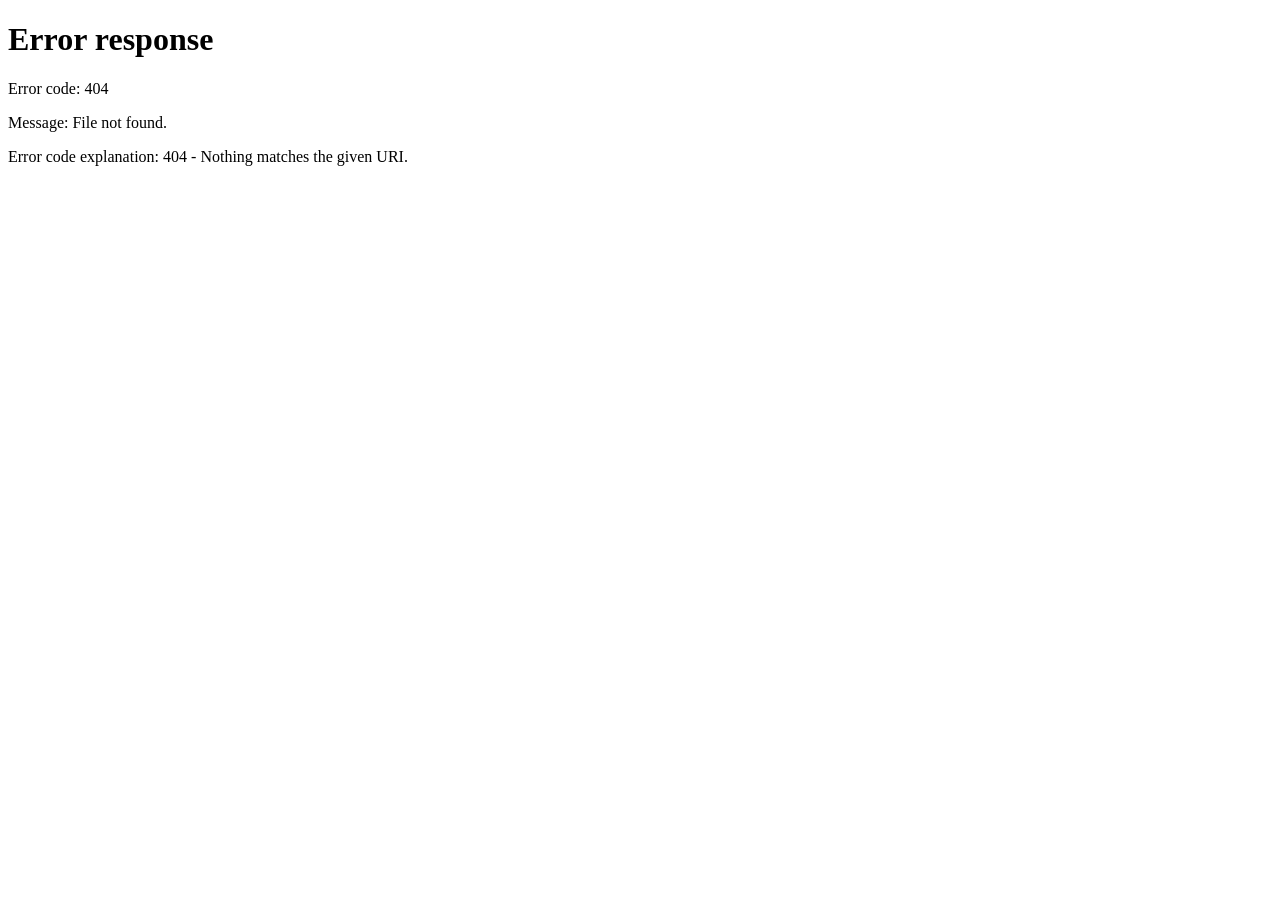
==== public/index.html @ 22b1882d "Add files via upload" ====
<!doctype html><html lang="en"><head><meta charset="utf-8"><meta http-equiv="refresh" content="0;url=/en/"><meta name="viewport" content="width=device-width,initial-scale=1"><title>Łukasz Ciećwierz</title></head><body><a href="/en/">English</a> · <a href="/pl/">Polski</a></body></html>
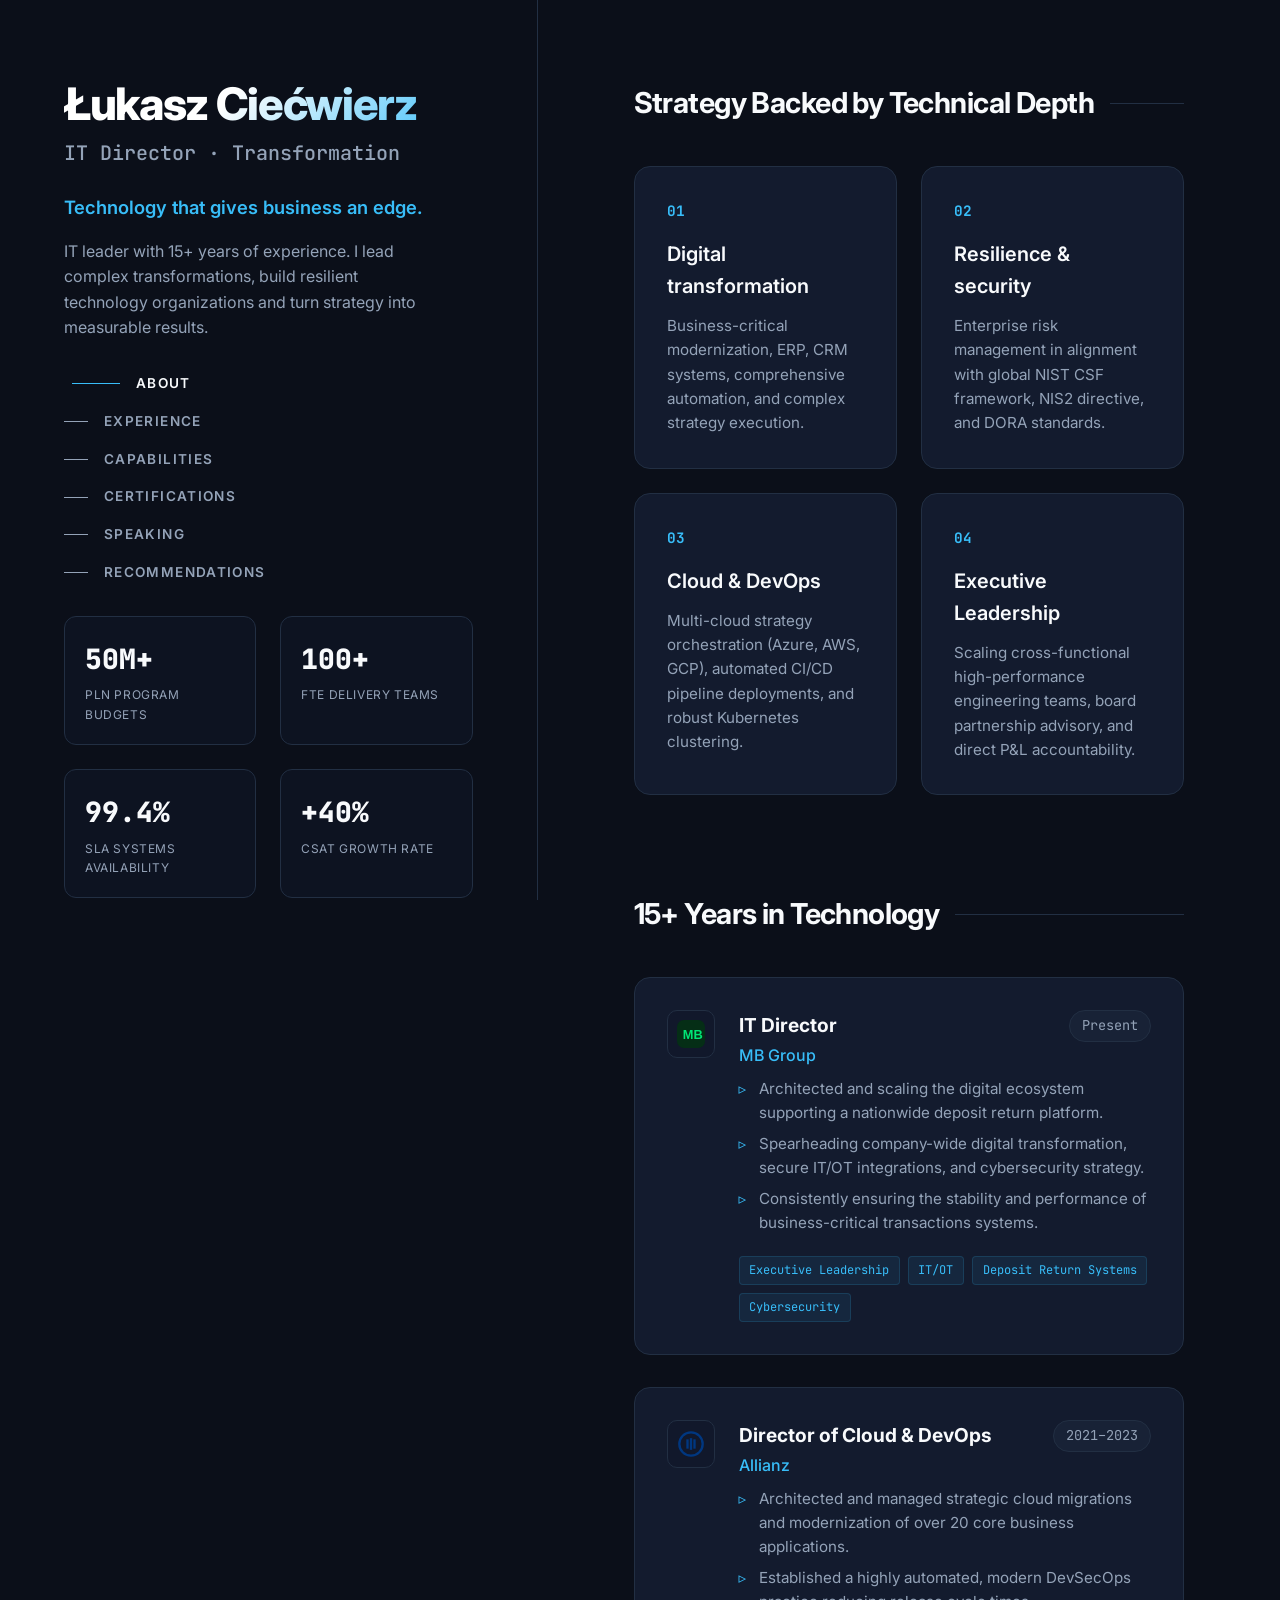
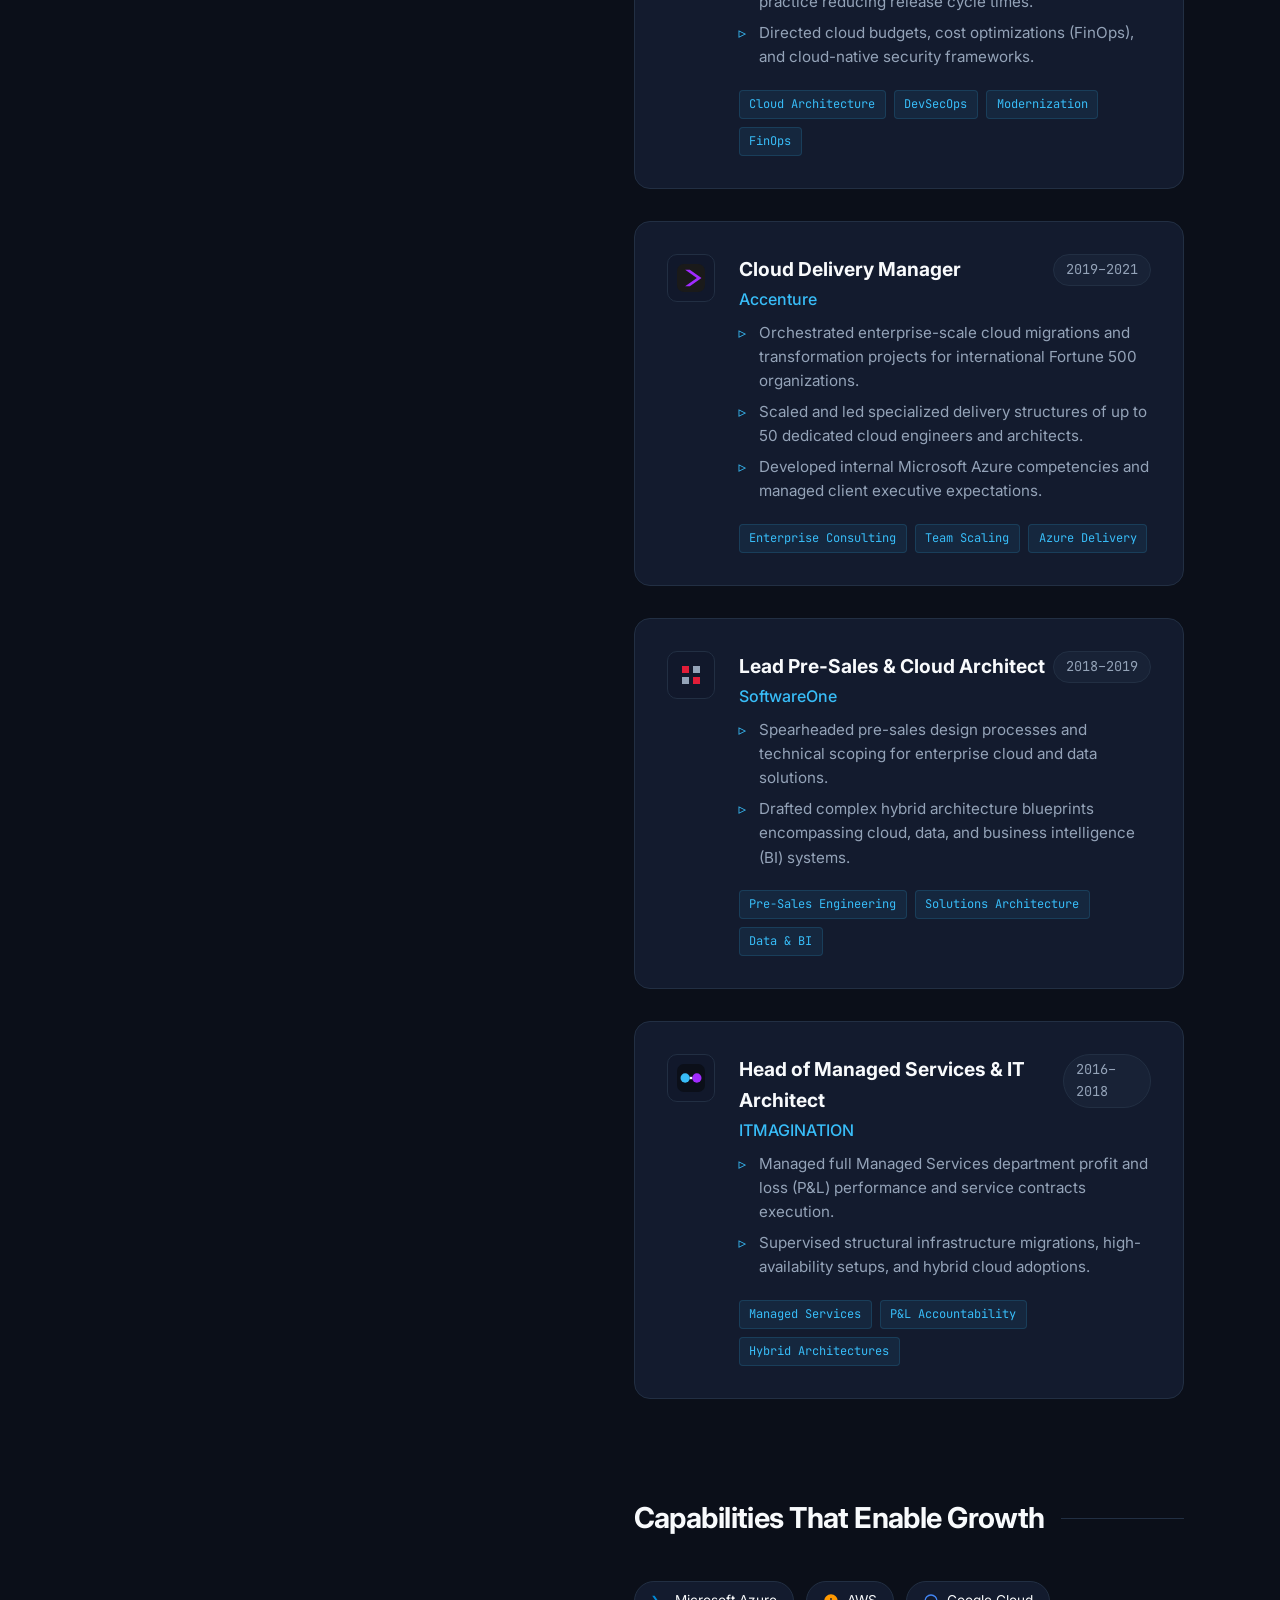
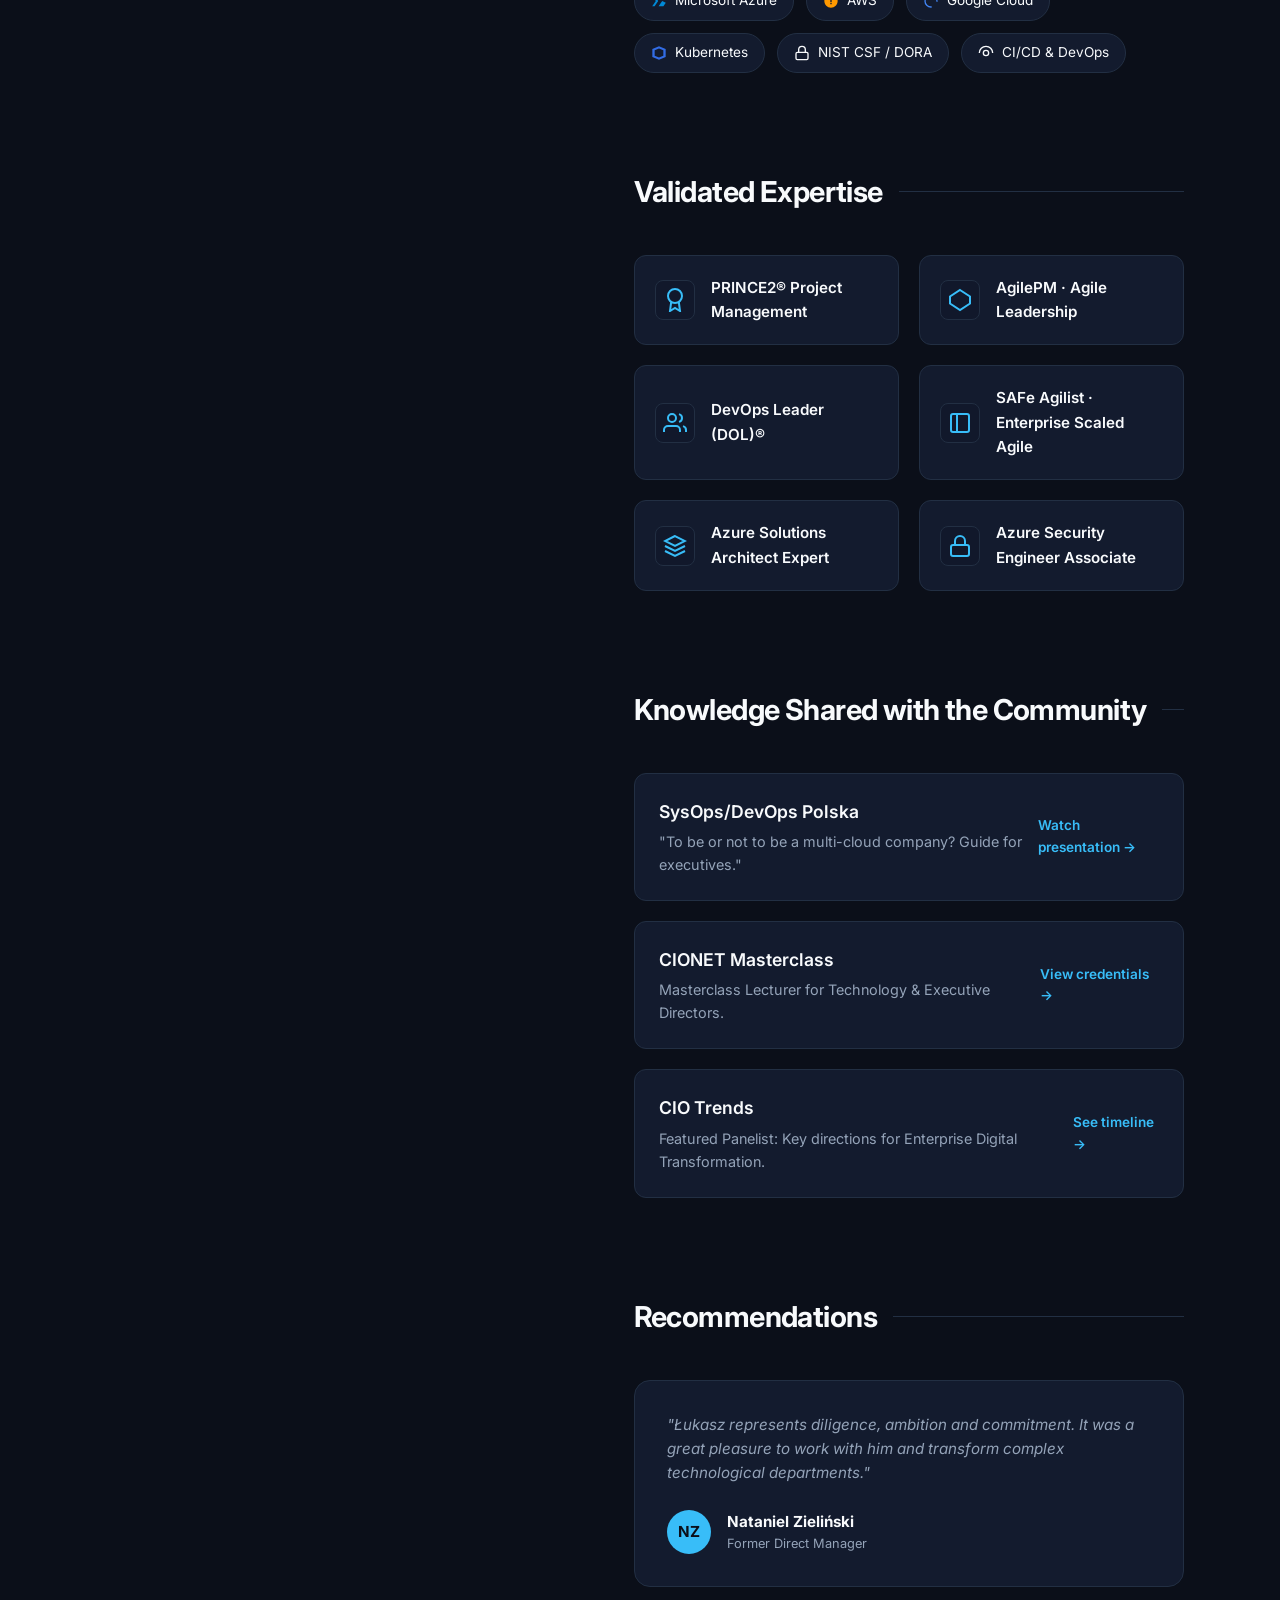
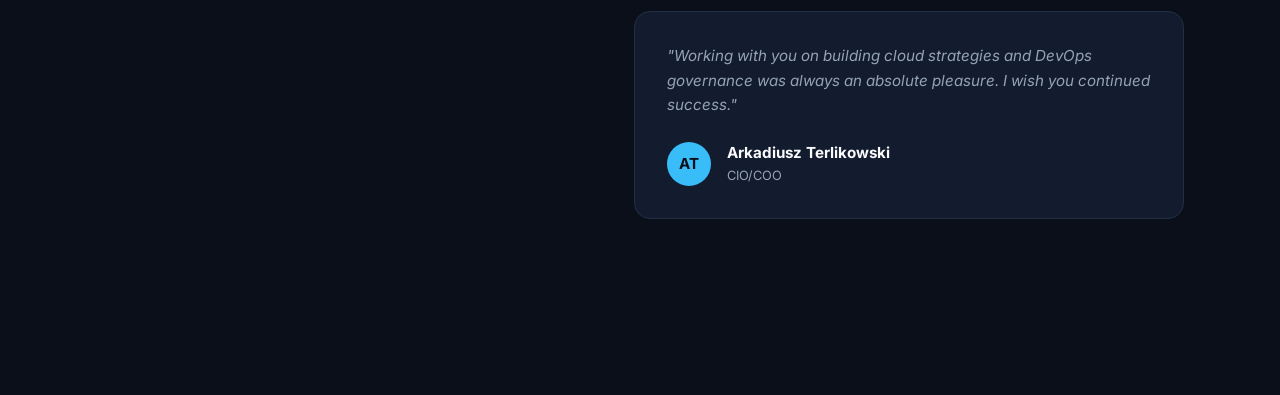
==== commit 28014d9d: "Add files via upload" ====
--- a/public/index.html
+++ b/public/index.html
@@ -1 +1,443 @@
-<!doctype html><html lang="en"><head><meta charset="utf-8"><meta http-equiv="refresh" content="0;url=/en/"><meta name="viewport" content="width=device-width,initial-scale=1"><title>Łukasz Ciećwierz</title></head><body><a href="/en/">English</a> · <a href="/pl/">Polski</a></body></html>+<!DOCTYPE html>
+<html lang="en">
+<head>
+    <meta charset="UTF-8">
+    <meta name="viewport" content="width=device-width, initial-scale=1.0">
+    <title>Łukasz Ciećwierz | IT Director · Cloud · Cybersecurity</title>
+    <link rel="stylesheet" href="style.css">
+</head>
+<body>
+
+    <div class="portfolio-container">
+        
+        <!-- ==========================================
+             LEFT SIDEBAR (Sticky Navigation & Hero Block)
+             ========================================== -->
+        <header class="left-sidebar">
+            <div class="profile-info">
+                <h1>Łukasz Ciećwierz</h1>
+                <h2>IT Director &middot; Transformation</h2>
+                <p class="tagline-lead">Technology that gives business an edge.</p>
+                <p class="bio-brief">
+                    IT leader with 15+ years of experience. I lead complex transformations, build resilient technology organizations and turn strategy into measurable results.
+                </p>
+                
+                <!-- Desktop Sidebar Navigation -->
+                <nav class="nav-links">
+                    <a href="#about" class="nav-item active"><span class="line"></span>About</a>
+                    <a href="#experience" class="nav-item"><span class="line"></span>Experience</a>
+                    <a href="#capabilities" class="nav-item"><span class="line"></span>Capabilities</a>
+                    <a href="#certifications" class="nav-item"><span class="line"></span>Certifications</a>
+                    <a href="#speaking" class="nav-item"><span class="line"></span>Speaking</a>
+                    <a href="#recommendations" class="nav-item"><span class="line"></span>Recommendations</a>
+                </nav>
+            </div>
+
+            <!-- Strategic Business KPIs Grid -->
+            <div class="kpi-grid">
+                <div class="kpi-card">
+                    <div class="kpi-number">50M+</div>
+                    <div class="kpi-label">PLN Program Budgets</div>
+                </div>
+                <div class="kpi-card">
+                    <div class="kpi-number">100+</div>
+                    <div class="kpi-label">FTE Delivery Teams</div>
+                </div>
+                <div class="kpi-card">
+                    <div class="kpi-number">99.4%</div>
+                    <div class="kpi-label">SLA Systems Availability</div>
+                </div>
+                <div class="kpi-card">
+                    <div class="kpi-number">+40%</div>
+                    <div class="kpi-label">CSAT Growth Rate</div>
+                </div>
+            </div>
+
+            <!-- Footer & Language Switcher -->
+            <div class="sidebar-footer">
+                <a href="mailto:ciecwierzlukasz@gmail.com" class="cta-btn">
+                    <svg width="16" height="16" viewBox="0 0 24 24" fill="none" stroke="currentColor" stroke-width="2">
+                        <path d="M4 4h16c1.1 0 2 .9 2 2v12c0 1.1-.9 2-2 2H4c-1.1 0-2-.9-2-2V6c0-1.1.9-2 2-2z"/>
+                        <polyline points="22,6 12,13 2,6"/>
+                    </svg>
+                    Let's talk
+                </a>
+                
+                <div class="lang-switch">
+                    <a href="index.html" class="lang-btn active">EN</a>
+                    <a href="index-pl.html" class="lang-btn">PL</a>
+                </div>
+            </div>
+        </header>
+
+        <!-- ==========================================
+             RIGHT CONTENT AREA (Main Case Studies)
+             ========================================== -->
+        <main class="right-content">
+            
+            <!-- About Section (Bento Grid) -->
+            <section id="about">
+                <h3 class="section-title">Strategy Backed by Technical Depth</h3>
+                <div class="bento-grid">
+                    <div class="bento-card">
+                        <span class="bento-num">01</span>
+                        <h4>Digital transformation</h4>
+                        <p>Business-critical modernization, ERP, CRM systems, comprehensive automation, and complex strategy execution.</p>
+                    </div>
+                    <div class="bento-card">
+                        <span class="bento-num">02</span>
+                        <h4>Resilience & security</h4>
+                        <p>Enterprise risk management in alignment with global NIST CSF framework, NIS2 directive, and DORA standards.</p>
+                    </div>
+                    <div class="bento-card">
+                        <span class="bento-num">03</span>
+                        <h4>Cloud & DevOps</h4>
+                        <p>Multi-cloud strategy orchestration (Azure, AWS, GCP), automated CI/CD pipeline deployments, and robust Kubernetes clustering.</p>
+                    </div>
+                    <div class="bento-card">
+                        <span class="bento-num">04</span>
+                        <h4>Executive Leadership</h4>
+                        <p>Scaling cross-functional high-performance engineering teams, board partnership advisory, and direct P&L accountability.</p>
+                    </div>
+                </div>
+            </section>
+
+            <!-- Experience Timeline with Vector Logos -->
+            <section id="experience">
+                <h3 class="section-title">15+ Years in Technology</h3>
+                <div class="timeline">
+                    
+                    <!-- MB Group -->
+                    <div class="timeline-item">
+                        <div class="company-logo-wrapper">
+                            <svg viewBox="0 0 24 24" width="28" height="28" fill="none">
+                                <rect width="24" height="24" rx="6" fill="#052E16"/>
+                                <text x="5" y="16" font-family="sans-serif" font-weight="900" font-size="11" fill="#00E676">MB</text>
+                            </svg>
+                        </div>
+                        <div class="timeline-body">
+                            <div class="timeline-meta">
+                                <div>
+                                    <h4 class="timeline-role">IT Director</h4>
+                                    <div class="timeline-company">MB Group</div>
+                                </div>
+                                <span class="timeline-date">Present</span>
+                            </div>
+                            <div class="timeline-desc">
+                                <ul>
+                                    <li>Architected and scaling the digital ecosystem supporting a nationwide deposit return platform.</li>
+                                    <li>Spearheading company-wide digital transformation, secure IT/OT integrations, and cybersecurity strategy.</li>
+                                    <li>Consistently ensuring the stability and performance of business-critical transactions systems.</li>
+                                </ul>
+                            </div>
+                            <div class="tech-tags">
+                                <span class="tag">Executive Leadership</span>
+                                <span class="tag">IT/OT</span>
+                                <span class="tag">Deposit Return Systems</span>
+                                <span class="tag">Cybersecurity</span>
+                            </div>
+                        </div>
+                    </div>
+
+                    <!-- Allianz -->
+                    <div class="timeline-item">
+                        <div class="company-logo-wrapper">
+                            <svg viewBox="0 0 24 24" width="28" height="28" fill="none">
+                                <circle cx="12" cy="12" r="10" stroke="#003780" stroke-width="2"/>
+                                <line x1="9" y1="8" x2="9" y2="16" stroke="#003780" stroke-width="2"/>
+                                <line x1="12" y1="7" x2="12" y2="17" stroke="#003780" stroke-width="2"/>
+                                <line x1="15" y1="8" x2="15" y2="16" stroke="#003780" stroke-width="2"/>
+                            </svg>
+                        </div>
+                        <div class="timeline-body">
+                            <div class="timeline-meta">
+                                <div>
+                                    <h4 class="timeline-role">Director of Cloud & DevOps</h4>
+                                    <div class="timeline-company">Allianz</div>
+                                </div>
+                                <span class="timeline-date">2021–2023</span>
+                            </div>
+                            <div class="timeline-desc">
+                                <ul>
+                                    <li>Architected and managed strategic cloud migrations and modernization of over 20 core business applications.</li>
+                                    <li>Established a highly automated, modern DevSecOps practice reducing release cycle times.</li>
+                                    <li>Directed cloud budgets, cost optimizations (FinOps), and cloud-native security frameworks.</li>
+                                </ul>
+                            </div>
+                            <div class="tech-tags">
+                                <span class="tag">Cloud Architecture</span>
+                                <span class="tag">DevSecOps</span>
+                                <span class="tag">Modernization</span>
+                                <span class="tag">FinOps</span>
+                            </div>
+                        </div>
+                    </div>
+
+                    <!-- Accenture -->
+                    <div class="timeline-item">
+                        <div class="company-logo-wrapper">
+                            <svg viewBox="0 0 24 24" width="28" height="28" fill="none">
+                                <rect width="24" height="24" rx="6" fill="#1A1A1A"/>
+                                <polygon points="7,5 17,12 7,19 11,19 21,12 11,5" fill="#A12BFF"/>
+                            </svg>
+                        </div>
+                        <div class="timeline-body">
+                            <div class="timeline-meta">
+                                <div>
+                                    <h4 class="timeline-role">Cloud Delivery Manager</h4>
+                                    <div class="timeline-company">Accenture</div>
+                                </div>
+                                <span class="timeline-date">2019–2021</span>
+                            </div>
+                            <div class="timeline-desc">
+                                <ul>
+                                    <li>Orchestrated enterprise-scale cloud migrations and transformation projects for international Fortune 500 organizations.</li>
+                                    <li>Scaled and led specialized delivery structures of up to 50 dedicated cloud engineers and architects.</li>
+                                    <li>Developed internal Microsoft Azure competencies and managed client executive expectations.</li>
+                                </ul>
+                            </div>
+                            <div class="tech-tags">
+                                <span class="tag">Enterprise Consulting</span>
+                                <span class="tag">Team Scaling</span>
+                                <span class="tag">Azure Delivery</span>
+                            </div>
+                        </div>
+                    </div>
+
+                    <!-- SoftwareOne -->
+                    <div class="timeline-item">
+                        <div class="company-logo-wrapper">
+                            <svg viewBox="0 0 24 24" width="24" height="24" fill="none">
+                                <rect x="3" y="3" width="7" height="7" fill="#E21D38"/>
+                                <rect x="14" y="3" width="7" height="7" fill="#94A3B8"/>
+                                <rect x="3" y="14" width="7" height="7" fill="#94A3B8"/>
+                                <rect x="14" y="14" width="7" height="7" fill="#E21D38"/>
+                            </svg>
+                        </div>
+                        <div class="timeline-body">
+                            <div class="timeline-meta">
+                                <div>
+                                    <h4 class="timeline-role">Lead Pre-Sales & Cloud Architect</h4>
+                                    <div class="timeline-company">SoftwareOne</div>
+                                </div>
+                                <span class="timeline-date">2018–2019</span>
+                            </div>
+                            <div class="timeline-desc">
+                                <ul>
+                                    <li>Spearheaded pre-sales design processes and technical scoping for enterprise cloud and data solutions.</li>
+                                    <li>Drafted complex hybrid architecture blueprints encompassing cloud, data, and business intelligence (BI) systems.</li>
+                                </ul>
+                            </div>
+                            <div class="tech-tags">
+                                <span class="tag">Pre-Sales Engineering</span>
+                                <span class="tag">Solutions Architecture</span>
+                                <span class="tag">Data & BI</span>
+                            </div>
+                        </div>
+                    </div>
+
+                    <!-- ITMAGINATION -->
+                    <div class="timeline-item">
+                        <div class="company-logo-wrapper">
+                            <svg viewBox="0 0 24 24" width="28" height="28" fill="none">
+                                <rect width="24" height="24" rx="6" fill="#0B0F19"/>
+                                <circle cx="7" cy="12" r="4" fill="#38BDF8"/>
+                                <circle cx="17" cy="12" r="4" fill="#A12BFF"/>
+                                <line x1="11" y1="12" x2="13" y2="12" stroke="#F8FAFC" stroke-width="2"/>
+                            </svg>
+                        </div>
+                        <div class="timeline-body">
+                            <div class="timeline-meta">
+                                <div>
+                                    <h4 class="timeline-role">Head of Managed Services & IT Architect</h4>
+                                    <div class="timeline-company">ITMAGINATION</div>
+                                </div>
+                                <span class="timeline-date">2016–2018</span>
+                            </div>
+                            <div class="timeline-desc">
+                                <ul>
+                                    <li>Managed full Managed Services department profit and loss (P&L) performance and service contracts execution.</li>
+                                    <li>Supervised structural infrastructure migrations, high-availability setups, and hybrid cloud adoptions.</li>
+                                </ul>
+                            </div>
+                            <div class="tech-tags">
+                                <span class="tag">Managed Services</span>
+                                <span class="tag">P&L Accountability</span>
+                                <span class="tag">Hybrid Architectures</span>
+                            </div>
+                        </div>
+                    </div>
+
+                </div>
+            </section>
+
+            <!-- Capabilities with SVGs -->
+            <section id="capabilities">
+                <h3 class="section-title">Capabilities That Enable Growth</h3>
+                <div class="tech-icons-grid">
+                    <div class="tech-pill">
+                        <svg viewBox="0 0 24 24" fill="currentColor">
+                            <path d="M5.4 20L10.8 12L5.4 4H1.8L7.2 12L1.8 20H5.4ZM18.6 20L22.2 14.6L16.8 12L11.4 20H18.6Z" fill="#0089D6"/>
+                        </svg>
+                        Microsoft Azure
+                    </div>
+                    <div class="tech-pill">
+                        <svg viewBox="0 0 24 24" fill="currentColor">
+                            <path d="M12 2C6.48 2 2 6.48 2 12s4.48 10 10 10 10-4.48 10-10S17.52 2 12 2zm1 14.5c0 .28-.22.5-.5.5h-1c-.28 0-.5-.22-.5-.5v-1c0-.28.22-.5.5-.5h1c.28 0 .5.22.5.5v1zm0-3c0 .28-.22.5-.5.5h-1c-.28 0-.5-.22-.5-.5V8c0-.28.22-.5.5-.5h1c.28 0 .5.22.5.5v5z" fill="#FF9900"/>
+                        </svg>
+                        AWS
+                    </div>
+                    <div class="tech-pill">
+                        <svg viewBox="0 0 24 24" fill="currentColor">
+                            <path d="M12 2A10 10 0 002 12a10 10 0 0010 10h1v-2h-1a8 8 0 118-8v1h2v-1A10 10 0 0012 2z" fill="#4285F4"/>
+                        </svg>
+                        Google Cloud
+                    </div>
+                    <div class="tech-pill">
+                        <svg viewBox="0 0 24 24" fill="currentColor">
+                            <path d="M12 2L2 6v12l10 4 10-4V6L12 2zm0 3.3l6.5 2.6V16l-6.5 2.6L5.5 16V8l6.5-2.7z" fill="#326CE5"/>
+                        </svg>
+                        Kubernetes
+                    </div>
+                    <div class="tech-pill">
+                        <svg viewBox="0 0 24 24" fill="none" stroke="currentColor" stroke-width="2">
+                            <rect x="3" y="11" width="18" height="11" rx="2" ry="2"/>
+                            <path d="M7 11V7a5 5 0 0 1 10 0v4"/>
+                        </svg>
+                        NIST CSF / DORA
+                    </div>
+                    <div class="tech-pill">
+                        <svg viewBox="0 0 24 24" fill="none" stroke="currentColor" stroke-width="2">
+                            <path d="M16 12a4 4 0 1 0-8 0 4 4 0 0 0 8 0zm-8 0a4 4 0 1 1 8 0M2 12a10 10 0 1 1 20 0"/>
+                        </svg>
+                        CI/CD & DevOps
+                    </div>
+                </div>
+            </section>
+
+            <!-- Certifications Section -->
+            <section id="certifications">
+                <h3 class="section-title">Validated Expertise</h3>
+                <div class="certs-grid">
+                    <div class="cert-badge">
+                        <div class="cert-icon">
+                            <svg width="24" height="24" viewBox="0 0 24 24" fill="none" stroke="#38BDF8" stroke-width="2">
+                                <circle cx="12" cy="8" r="7"/>
+                                <polyline points="8.21,13.89 7,23 12,20 17,23 15.79,13.88"/>
+                            </svg>
+                        </div>
+                        <span class="cert-title">PRINCE2&reg; Project Management</span>
+                    </div>
+                    <div class="cert-badge">
+                        <div class="cert-icon">
+                            <svg width="24" height="24" viewBox="0 0 24 24" fill="none" stroke="#38BDF8" stroke-width="2">
+                                <polygon points="12,2 22,8.5 22,15.5 12,22 2,15.5 2,8.5"/>
+                            </svg>
+                        </div>
+                        <span class="cert-title">AgilePM &middot; Agile Leadership</span>
+                    </div>
+                    <div class="cert-badge">
+                        <div class="cert-icon">
+                            <svg width="24" height="24" viewBox="0 0 24 24" fill="none" stroke="#38BDF8" stroke-width="2">
+                                <path d="M17 21v-2a4 4 0 0 0-4-4H5a4 4 0 0 0-4 4v2"/>
+                                <circle cx="9" cy="7" r="4"/>
+                                <path d="M23 21v-2a4 4 0 0 0-3-3.87"/>
+                                <path d="M16 3.13a4 4 0 0 1 0 7.75"/>
+                            </svg>
+                        </div>
+                        <span class="cert-title">DevOps Leader (DOL)&reg;</span>
+                    </div>
+                    <div class="cert-badge">
+                        <div class="cert-icon">
+                            <svg width="24" height="24" viewBox="0 0 24 24" fill="none" stroke="#38BDF8" stroke-width="2">
+                                <rect x="3" y="3" width="18" height="18" rx="2" ry="2"/>
+                                <line x1="9" y1="3" x2="9" y2="21"/>
+                            </svg>
+                        </div>
+                        <span class="cert-title">SAFe Agilist &middot; Enterprise Scaled Agile</span>
+                    </div>
+                    <div class="cert-badge">
+                        <div class="cert-icon">
+                            <svg width="24" height="24" viewBox="0 0 24 24" fill="none" stroke="#38BDF8" stroke-width="2">
+                                <path d="M12 2L2 7l10 5 10-5-10-5zM2 17l10 5 10-5M2 12l10 5 10-5"/>
+                            </svg>
+                        </div>
+                        <span class="cert-title">Azure Solutions Architect Expert</span>
+                    </div>
+                    <div class="cert-badge">
+                        <div class="cert-icon">
+                            <svg width="24" height="24" viewBox="0 0 24 24" fill="none" stroke="#38BDF8" stroke-width="2">
+                                <rect x="3" y="11" width="18" height="11" rx="2" ry="2"/>
+                                <path d="M7 11V7a5 5 0 0 1 10 0v4"/>
+                            </svg>
+                        </div>
+                        <span class="cert-title">Azure Security Engineer Associate</span>
+                    </div>
+                </div>
+            </section>
+
+            <!-- Speaking / Thought Leadership -->
+            <section id="speaking">
+                <h3 class="section-title">Knowledge Shared with the Community</h3>
+                <div class="speaking-list">
+                    <div class="speaking-card">
+                        <div>
+                            <h5>SysOps/DevOps Polska</h5>
+                            <p>"To be or not to be a multi-cloud company? Guide for executives."</p>
+                        </div>
+                        <span class="speaking-link">Watch presentation &rarr;</span>
+                    </div>
+                    <div class="speaking-card">
+                        <div>
+                            <h5>CIONET Masterclass</h5>
+                            <p>Masterclass Lecturer for Technology & Executive Directors.</p>
+                        </div>
+                        <span class="speaking-link">View credentials &rarr;</span>
+                    </div>
+                    <div class="speaking-card">
+                        <div>
+                            <h5>CIO Trends</h5>
+                            <p>Featured Panelist: Key directions for Enterprise Digital Transformation.</p>
+                        </div>
+                        <span class="speaking-link">See timeline &rarr;</span>
+                    </div>
+                </div>
+            </section>
+
+            <!-- Recommendations Section -->
+            <section id="recommendations">
+                <h3 class="section-title">Recommendations</h3>
+                <div class="recommendations">
+                    <div class="recommendation-card">
+                        <p class="rec-text">
+                            "Łukasz represents diligence, ambition and commitment. It was a great pleasure to work with him and transform complex technological departments."
+                        </p>
+                        <div class="rec-author">
+                            <div class="rec-avatar">NZ</div>
+                            <div class="rec-author-info">
+                                <h6>Nataniel Zieliński</h6>
+                                <p>Former Direct Manager</p>
+                            </div>
+                        </div>
+                    </div>
+                    
+                    <div class="recommendation-card">
+                        <p class="rec-text">
+                            "Working with you on building cloud strategies and DevOps governance was always an absolute pleasure. I wish you continued success."
+                        </p>
+                        <div class="rec-author">
+                            <div class="rec-avatar">AT</div>
+                            <div class="rec-author-info">
+                                <h6>Arkadiusz Terlikowski</h6>
+                                <p>CIO/COO</p>
+                            </div>
+                        </div>
+                    </div>
+                </div>
+            </section>
+
+        </main>
+    </div>
+
+</body>
+</html>
--- a/public/style.css
+++ b/public/style.css
@@ -0,0 +1,795 @@
+/* ==========================================================================
+   PORTFOLIO DESIGN SYSTEM & CSS FRAMEWORK (IT Executive Edition)
+   ========================================================================== */
+
+@import url('https://fonts.googleapis.com/css2?family=Inter:wght@300;400;500;600;700;800&family=JetBrains+Mono:wght@400;500;700&display=swap');
+
+:root {
+    --bg: #0B0F19;
+    --card-bg: #131B2E;
+    --border: #222F43;
+    --text-primary: #F8FAFC;
+    --text-secondary: #94A3B8;
+    --accent: #38BDF8;
+    --accent-hover: #0EA5E9;
+    --accent-rgb: 56, 189, 248;
+    --success: #00E676;
+    --font-sans: 'Inter', system-ui, -apple-system, sans-serif;
+    --font-mono: 'JetBrains Mono', monospace;
+    --transition: all 0.3s cubic-bezier(0.25, 0.8, 0.25, 1);
+}
+
+/* Reset & Base Styles */
+* {
+    box-sizing: border-box;
+    margin: 0;
+    padding: 0;
+    scroll-behavior: smooth;
+}
+
+body {
+    background-color: var(--bg);
+    color: var(--text-primary);
+    font-family: var(--font-sans);
+    line-height: 1.6;
+    -webkit-font-smoothing: antialiased;
+    overflow-x: hidden;
+}
+
+/* Scrollbar Customization */
+::-webkit-scrollbar {
+    width: 8px;
+}
+::-webkit-scrollbar-track {
+    background: var(--bg);
+}
+::-webkit-scrollbar-thumb {
+    background: var(--border);
+    border-radius: 4px;
+}
+::-webkit-scrollbar-thumb:hover {
+    background: var(--accent);
+}
+
+/* Layout Framework */
+.portfolio-container {
+    max-width: 1440px;
+    margin: 0 auto;
+    display: flex;
+    min-height: 100vh;
+    position: relative;
+}
+
+/* Left Sticky Sidebar */
+.left-sidebar {
+    width: 42%;
+    position: sticky;
+    top: 0;
+    height: 100vh;
+    padding: 5rem 4rem;
+    display: flex;
+    flex-direction: column;
+    justify-content: space-between;
+    border-right: 1px solid var(--border);
+    overflow-y: auto;
+}
+
+.left-sidebar::-webkit-scrollbar {
+    display: none; /* Hide scrollbar for sidebar */
+}
+
+/* Hero Info */
+.profile-info h1 {
+    font-size: 2.8rem;
+    font-weight: 800;
+    letter-spacing: -0.03em;
+    background: linear-gradient(135deg, #FFF 40%, var(--accent) 100%);
+    -webkit-background-clip: text;
+    -webkit-text-fill-color: transparent;
+    line-height: 1.1;
+    margin-bottom: 0.5rem;
+}
+
+.profile-info h2 {
+    font-size: 1.25rem;
+    font-weight: 500;
+    color: var(--text-secondary);
+    margin-bottom: 1.5rem;
+    font-family: var(--font-mono);
+}
+
+.tagline-lead {
+    font-size: 1.15rem;
+    color: var(--accent);
+    font-weight: 600;
+    margin-bottom: 1rem;
+}
+
+.bio-brief {
+    color: var(--text-secondary);
+    font-size: 1rem;
+    max-width: 90%;
+    margin-bottom: 2rem;
+}
+
+/* Navigation Menu */
+.nav-links {
+    display: flex;
+    flex-direction: column;
+    gap: 1rem;
+    margin: 2rem 0;
+}
+
+.nav-item {
+    display: flex;
+    align-items: center;
+    gap: 1rem;
+    text-decoration: none;
+    color: var(--text-secondary);
+    font-size: 0.85rem;
+    font-weight: 600;
+    text-transform: uppercase;
+    letter-spacing: 0.1em;
+    transition: var(--transition);
+}
+
+.nav-item .line {
+    width: 24px;
+    height: 1px;
+    background-color: var(--text-secondary);
+    transition: var(--transition);
+}
+
+.nav-item:hover, .nav-item.active {
+    color: var(--text-primary);
+    transform: translateX(8px);
+}
+
+.nav-item:hover .line, .nav-item.active .line {
+    width: 48px;
+    background-color: var(--accent);
+}
+
+/* Executive KPI Grid */
+.kpi-grid {
+    display: grid;
+    grid-template-columns: repeat(2, 1fr);
+    gap: 1.5rem;
+    margin-top: auto;
+}
+
+.kpi-card {
+    background: rgba(19, 27, 46, 0.4);
+    border: 1px solid var(--border);
+    border-radius: 12px;
+    padding: 1.25rem;
+    transition: var(--transition);
+}
+
+.kpi-card:hover {
+    border-color: rgba(56, 189, 248, 0.4);
+    background: rgba(19, 27, 46, 0.8);
+    transform: translateY(-2px);
+}
+
+.kpi-number {
+    font-size: 1.75rem;
+    font-weight: 800;
+    color: var(--text-primary);
+    font-family: var(--font-mono);
+}
+
+.kpi-label {
+    font-size: 0.75rem;
+    color: var(--text-secondary);
+    text-transform: uppercase;
+    letter-spacing: 0.05em;
+    margin-top: 0.25rem;
+}
+
+/* Action Buttons & Lang Selector */
+.sidebar-footer {
+    display: flex;
+    align-items: center;
+    justify-content: space-between;
+    margin-top: 3rem;
+    gap: 1.5rem;
+}
+
+.cta-btn {
+    display: inline-flex;
+    align-items: center;
+    justify-content: center;
+    gap: 0.5rem;
+    background: var(--accent);
+    color: var(--bg);
+    text-decoration: none;
+    font-weight: 700;
+    font-size: 0.9rem;
+    padding: 0.8rem 1.6rem;
+    border-radius: 8px;
+    transition: var(--transition);
+}
+
+.cta-btn:hover {
+    background: var(--accent-hover);
+    transform: translateY(-1px);
+}
+
+.lang-switch {
+    display: flex;
+    gap: 0.5rem;
+    background: var(--card-bg);
+    border: 1px solid var(--border);
+    padding: 0.4rem;
+    border-radius: 8px;
+}
+
+.lang-btn {
+    color: var(--text-secondary);
+    text-decoration: none;
+    font-size: 0.8rem;
+    font-weight: 700;
+    padding: 0.25rem 0.6rem;
+    border-radius: 4px;
+    transition: var(--transition);
+}
+
+.lang-btn.active {
+    background: var(--border);
+    color: var(--text-primary);
+}
+
+/* Right Content Area */
+.right-content {
+    width: 58%;
+    padding: 5rem 6rem;
+}
+
+/* Sections Base Styling */
+section {
+    margin-bottom: 6rem;
+    scroll-margin-top: 5rem;
+}
+
+.section-title {
+    font-size: 1.8rem;
+    font-weight: 700;
+    margin-bottom: 2.5rem;
+    display: flex;
+    align-items: center;
+    gap: 1rem;
+    letter-spacing: -0.02em;
+}
+
+.section-title::after {
+    content: '';
+    flex-grow: 1;
+    height: 1px;
+    background: var(--border);
+}
+
+/* Bento Box Grid (Capabilities & About) */
+.bento-grid {
+    display: grid;
+    grid-template-columns: repeat(2, 1fr);
+    gap: 1.5rem;
+}
+
+.bento-card {
+    background: var(--card-bg);
+    border: 1px solid var(--border);
+    border-radius: 16px;
+    padding: 2rem;
+    transition: var(--transition);
+    position: relative;
+    overflow: hidden;
+}
+
+.bento-card.full-width {
+    grid-column: span 2;
+}
+
+.bento-card:hover {
+    border-color: rgba(56, 189, 248, 0.3);
+    transform: translateY(-3px);
+    box-shadow: 0 10px 30px -15px rgba(2, 6, 23, 0.7);
+}
+
+.bento-num {
+    font-family: var(--font-mono);
+    color: var(--accent);
+    font-size: 0.9rem;
+    font-weight: 700;
+    margin-bottom: 1rem;
+    display: block;
+}
+
+.bento-card h4 {
+    font-size: 1.25rem;
+    font-weight: 600;
+    margin-bottom: 0.75rem;
+}
+
+.bento-card p {
+    color: var(--text-secondary);
+    font-size: 0.95rem;
+}
+
+/* Experience / Work History Timeline */
+.timeline {
+    display: flex;
+    flex-direction: column;
+    gap: 2rem;
+}
+
+.timeline-item {
+    background: var(--card-bg);
+    border: 1px solid var(--border);
+    border-radius: 16px;
+    padding: 2rem;
+    transition: var(--transition);
+    display: flex;
+    gap: 1.5rem;
+}
+
+.timeline-item:hover {
+    border-color: rgba(56, 189, 248, 0.3);
+    transform: translateX(4px);
+}
+
+.company-logo-wrapper {
+    flex-shrink: 0;
+    width: 48px;
+    height: 48px;
+    background: rgba(15, 23, 42, 0.6);
+    border: 1px solid var(--border);
+    border-radius: 10px;
+    display: flex;
+    align-items: center;
+    justify-content: center;
+}
+
+.timeline-body {
+    flex-grow: 1;
+}
+
+.timeline-meta {
+    display: flex;
+    justify-content: space-between;
+    align-items: flex-start;
+    margin-bottom: 0.5rem;
+}
+
+.timeline-role {
+    font-size: 1.2rem;
+    font-weight: 700;
+    color: var(--text-primary);
+}
+
+.timeline-company {
+    font-size: 1rem;
+    color: var(--accent);
+    font-weight: 500;
+    margin-top: 0.15rem;
+}
+
+.timeline-date {
+    font-family: var(--font-mono);
+    font-size: 0.85rem;
+    color: var(--text-secondary);
+    background: rgba(34, 47, 67, 0.4);
+    padding: 0.25rem 0.75rem;
+    border-radius: 30px;
+    border: 1px solid var(--border);
+}
+
+.timeline-desc {
+    color: var(--text-secondary);
+    font-size: 0.95rem;
+    margin-bottom: 1.25rem;
+}
+
+.timeline-desc ul {
+    list-style: none;
+    margin-top: 0.5rem;
+}
+
+.timeline-desc li {
+    position: relative;
+    padding-left: 1.25rem;
+    margin-bottom: 0.4rem;
+}
+
+.timeline-desc li::before {
+    content: "▹";
+    position: absolute;
+    left: 0;
+    color: var(--accent);
+}
+
+.tech-tags {
+    display: flex;
+    flex-wrap: wrap;
+    gap: 0.5rem;
+}
+
+.tag {
+    font-family: var(--font-mono);
+    font-size: 0.75rem;
+    color: var(--accent);
+    background: rgba(56, 189, 248, 0.08);
+    padding: 0.25rem 0.6rem;
+    border-radius: 4px;
+    border: 1px solid rgba(56, 189, 248, 0.15);
+}
+
+/* Certifications Badges */
+.certs-grid {
+    display: grid;
+    grid-template-columns: repeat(2, 1fr);
+    gap: 1.25rem;
+}
+
+.cert-badge {
+    background: var(--card-bg);
+    border: 1px solid var(--border);
+    border-radius: 12px;
+    padding: 1.25rem;
+    display: flex;
+    align-items: center;
+    gap: 1rem;
+    transition: var(--transition);
+}
+
+.cert-badge:hover {
+    border-color: rgba(56, 189, 248, 0.3);
+    transform: translateY(-2px);
+}
+
+.cert-icon {
+    flex-shrink: 0;
+    background: rgba(15, 23, 42, 0.6);
+    border: 1px solid var(--border);
+    width: 40px;
+    height: 40px;
+    border-radius: 8px;
+    display: flex;
+    align-items: center;
+    justify-content: center;
+}
+
+.cert-title {
+    font-size: 0.95rem;
+    font-weight: 600;
+}
+
+/* Tech Capabilities */
+.tech-icons-grid {
+    display: flex;
+    flex-wrap: wrap;
+    gap: 0.75rem;
+    margin-top: 1rem;
+}
+
+.tech-pill {
+    background: var(--card-bg);
+    border: 1px solid var(--border);
+    padding: 0.5rem 1rem;
+    border-radius: 30px;
+    font-size: 0.85rem;
+    display: flex;
+    align-items: center;
+    gap: 0.5rem;
+    transition: var(--transition);
+}
+
+.tech-pill:hover {
+    border-color: var(--accent);
+    transform: scale(1.03);
+}
+
+.tech-pill svg {
+    width: 16px;
+    height: 16px;
+}
+
+/* Speaking Events */
+.speaking-list {
+    display: flex;
+    flex-direction: column;
+    gap: 1.25rem;
+}
+
+.speaking-card {
+    background: var(--card-bg);
+    border: 1px solid var(--border);
+    border-radius: 12px;
+    padding: 1.5rem;
+    display: flex;
+    justify-content: space-between;
+    align-items: center;
+    transition: var(--transition);
+}
+
+.speaking-card:hover {
+    border-color: rgba(56, 189, 248, 0.3);
+}
+
+.speaking-card h5 {
+    font-size: 1.1rem;
+    font-weight: 600;
+    margin-bottom: 0.25rem;
+}
+
+.speaking-card p {
+    font-size: 0.9rem;
+    color: var(--text-secondary);
+}
+
+.speaking-link {
+    color: var(--accent);
+    text-decoration: none;
+    font-size: 0.85rem;
+    font-weight: 600;
+    display: flex;
+    align-items: center;
+    gap: 0.25rem;
+    transition: var(--transition);
+}
+
+.speaking-link:hover {
+    color: var(--text-primary);
+}
+
+/* Testimonials Carousel / Scroll Stack */
+.recommendations {
+    display: flex;
+    flex-direction: column;
+    gap: 1.5rem;
+}
+
+.recommendation-card {
+    background: var(--card-bg);
+    border: 1px solid var(--border);
+    border-radius: 16px;
+    padding: 2rem;
+}
+
+.rec-text {
+    font-size: 0.95rem;
+    color: var(--text-secondary);
+    font-style: italic;
+    margin-bottom: 1.5rem;
+    position: relative;
+}
+
+.rec-author {
+    display: flex;
+    align-items: center;
+    gap: 1rem;
+}
+
+.rec-avatar {
+    width: 44px;
+    height: 44px;
+    background: var(--accent);
+    color: var(--bg);
+    border-radius: 50%;
+    display: flex;
+    align-items: center;
+    justify-content: center;
+    font-weight: 700;
+    font-size: 0.95rem;
+}
+
+.rec-author-info h6 {
+    font-size: 0.95rem;
+    font-weight: 700;
+}
+
+.rec-author-info p {
+    font-size: 0.8rem;
+    color: var(--text-secondary);
+}
+
+/* ==========================================================================
+   RESPONSIVE DESIGN (Adaptive Breakpoints)
+   ========================================================================== */
+
+@media (max-width: 1024px) {
+    .portfolio-container {
+        flex-direction: column;
+    }
+    
+    .left-sidebar {
+        width: 100%;
+        height: auto;
+        position: relative;
+        padding: 3rem 2rem;
+        border-right: none;
+        border-bottom: 1px solid var(--border);
+    }
+    
+    .right-content {
+        width: 100%;
+        padding: 3rem 2rem;
+    }
+    
+    .bento-grid {
+        grid-template-columns: 1fr;
+    }
+    
+    .bento-card.full-width {
+        grid-column: span 1;
+    }
+    
+    .certs-grid {
+        grid-template-columns: 1fr;
+    }
+}
+
+/* ==========================================================================
+   WEB-TO-PRINT ENGINE CRITICAL STYLESHEET OVERRIDES (@media print)
+   ========================================================================== */
+@media print {
+    body {
+        background: #FFF !important;
+        color: #000 !important;
+        font-size: 10pt !important;
+        font-family: "Calibri", "Arial", "Helvetica", sans-serif !important;
+        line-height: 1.4 !important;
+    }
+
+    .portfolio-container {
+        display: block !important;
+        max-width: 100% !important;
+    }
+
+    .left-sidebar {
+        width: 100% !important;
+        height: auto !important;
+        position: static !important;
+        padding: 0 !important;
+        border-right: none !important;
+        border-bottom: 1px solid #CCC !important;
+        margin-bottom: 20pt !important;
+    }
+
+    .nav-links, .lang-switch, .cta-btn, .kpi-grid, .speaking-link {
+        display: none !important;
+    }
+
+    .profile-info h1 {
+        color: #000 !important;
+        background: none !important;
+        -webkit-text-fill-color: initial !important;
+        font-size: 24pt !important;
+    }
+
+    .profile-info h2 {
+        color: #555 !important;
+        font-size: 13pt !important;
+        margin-bottom: 5pt !important;
+    }
+
+    .tagline-lead {
+        color: #000 !important;
+        font-size: 11pt !important;
+        font-weight: bold !important;
+    }
+
+    .right-content {
+        width: 100% !important;
+        padding: 0 !important;
+    }
+
+    section {
+        margin-bottom: 25pt !important;
+        page-break-inside: avoid !important;
+    }
+
+    .section-title {
+        font-size: 13pt !important;
+        color: #000 !important;
+        border-bottom: 1.5pt solid #000 !important;
+        padding-bottom: 3pt !important;
+        margin-bottom: 12pt !important;
+    }
+
+    .section-title::after {
+        display: none !important;
+    }
+
+    .bento-grid {
+        display: block !important;
+    }
+
+    .bento-card {
+        background: none !important;
+        border: none !important;
+        padding: 0 !important;
+        margin-bottom: 10pt !important;
+    }
+
+    .timeline {
+        gap: 15pt !important;
+    }
+
+    .timeline-item {
+        background: none !important;
+        border: none !important;
+        padding: 0 !important;
+        margin-bottom: 12pt !important;
+        display: block !important;
+    }
+
+    .company-logo-wrapper {
+        display: none !important;
+    }
+
+    .timeline-meta {
+        margin-bottom: 3pt !important;
+    }
+
+    .timeline-role {
+        font-size: 11pt !important;
+        font-weight: bold !important;
+    }
+
+    .timeline-company {
+        font-size: 10pt !important;
+        color: #333 !important;
+    }
+
+    .timeline-date {
+        font-size: 9pt !important;
+        background: none !important;
+        border: none !important;
+        padding: 0 !important;
+        color: #555 !important;
+    }
+
+    .timeline-desc {
+        color: #333 !important;
+    }
+
+    .timeline-desc li::before {
+        content: "•" !important;
+        color: #000 !important;
+    }
+
+    .tech-tags, .tech-icons-grid, .certs-grid {
+        display: block !important;
+        margin-top: 5pt !important;
+    }
+
+    .tag, .tech-pill {
+        display: inline !important;
+        background: none !important;
+        border: none !important;
+        color: #000 !important;
+        padding: 0 !important;
+        margin-right: 8pt !important;
+        font-size: 9pt !important;
+    }
+
+    .tech-pill svg, .cert-icon {
+        display: none !important;
+    }
+
+    .cert-badge {
+        background: none !important;
+        border: none !important;
+        padding: 0 !important;
+        margin-bottom: 5pt !important;
+        display: block !important;
+    }
+
+    a[href^="http"]:after {
+        content: " (" attr(href) ")" !important;
+        font-size: 8pt !important;
+        color: #555 !important;
+        font-weight: normal !important;
+    }
+}
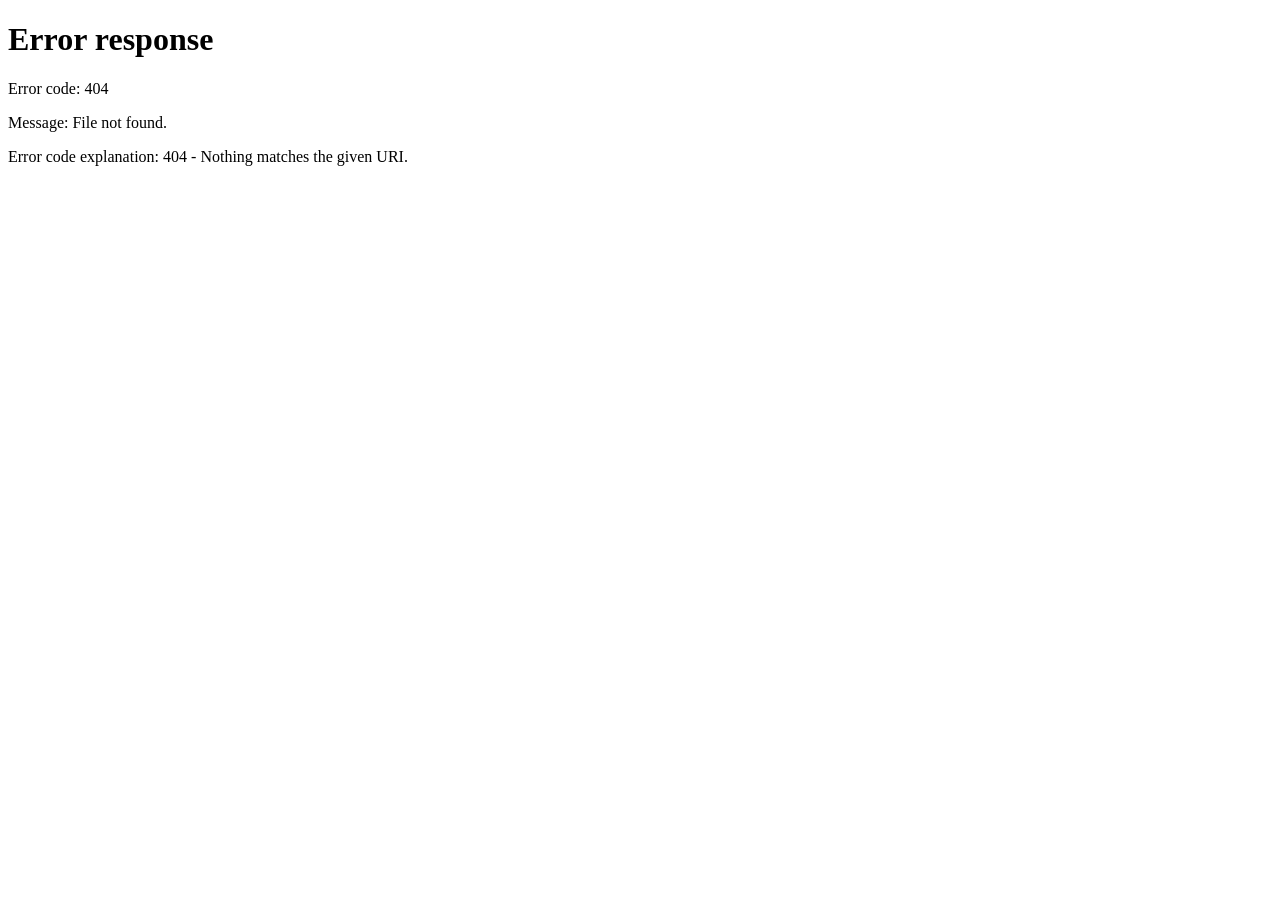
==== commit 720d0a72: "Add files via upload" ====
--- a/public/index.html
+++ b/public/index.html
@@ -1,443 +1 @@
-<!DOCTYPE html>
-<html lang="en">
-<head>
-    <meta charset="UTF-8">
-    <meta name="viewport" content="width=device-width, initial-scale=1.0">
-    <title>Łukasz Ciećwierz | IT Director · Cloud · Cybersecurity</title>
-    <link rel="stylesheet" href="style.css">
-</head>
-<body>
-
-    <div class="portfolio-container">
-        
-        <!-- ==========================================
-             LEFT SIDEBAR (Sticky Navigation & Hero Block)
-             ========================================== -->
-        <header class="left-sidebar">
-            <div class="profile-info">
-                <h1>Łukasz Ciećwierz</h1>
-                <h2>IT Director &middot; Transformation</h2>
-                <p class="tagline-lead">Technology that gives business an edge.</p>
-                <p class="bio-brief">
-                    IT leader with 15+ years of experience. I lead complex transformations, build resilient technology organizations and turn strategy into measurable results.
-                </p>
-                
-                <!-- Desktop Sidebar Navigation -->
-                <nav class="nav-links">
-                    <a href="#about" class="nav-item active"><span class="line"></span>About</a>
-                    <a href="#experience" class="nav-item"><span class="line"></span>Experience</a>
-                    <a href="#capabilities" class="nav-item"><span class="line"></span>Capabilities</a>
-                    <a href="#certifications" class="nav-item"><span class="line"></span>Certifications</a>
-                    <a href="#speaking" class="nav-item"><span class="line"></span>Speaking</a>
-                    <a href="#recommendations" class="nav-item"><span class="line"></span>Recommendations</a>
-                </nav>
-            </div>
-
-            <!-- Strategic Business KPIs Grid -->
-            <div class="kpi-grid">
-                <div class="kpi-card">
-                    <div class="kpi-number">50M+</div>
-                    <div class="kpi-label">PLN Program Budgets</div>
-                </div>
-                <div class="kpi-card">
-                    <div class="kpi-number">100+</div>
-                    <div class="kpi-label">FTE Delivery Teams</div>
-                </div>
-                <div class="kpi-card">
-                    <div class="kpi-number">99.4%</div>
-                    <div class="kpi-label">SLA Systems Availability</div>
-                </div>
-                <div class="kpi-card">
-                    <div class="kpi-number">+40%</div>
-                    <div class="kpi-label">CSAT Growth Rate</div>
-                </div>
-            </div>
-
-            <!-- Footer & Language Switcher -->
-            <div class="sidebar-footer">
-                <a href="mailto:ciecwierzlukasz@gmail.com" class="cta-btn">
-                    <svg width="16" height="16" viewBox="0 0 24 24" fill="none" stroke="currentColor" stroke-width="2">
-                        <path d="M4 4h16c1.1 0 2 .9 2 2v12c0 1.1-.9 2-2 2H4c-1.1 0-2-.9-2-2V6c0-1.1.9-2 2-2z"/>
-                        <polyline points="22,6 12,13 2,6"/>
-                    </svg>
-                    Let's talk
-                </a>
-                
-                <div class="lang-switch">
-                    <a href="index.html" class="lang-btn active">EN</a>
-                    <a href="index-pl.html" class="lang-btn">PL</a>
-                </div>
-            </div>
-        </header>
-
-        <!-- ==========================================
-             RIGHT CONTENT AREA (Main Case Studies)
-             ========================================== -->
-        <main class="right-content">
-            
-            <!-- About Section (Bento Grid) -->
-            <section id="about">
-                <h3 class="section-title">Strategy Backed by Technical Depth</h3>
-                <div class="bento-grid">
-                    <div class="bento-card">
-                        <span class="bento-num">01</span>
-                        <h4>Digital transformation</h4>
-                        <p>Business-critical modernization, ERP, CRM systems, comprehensive automation, and complex strategy execution.</p>
-                    </div>
-                    <div class="bento-card">
-                        <span class="bento-num">02</span>
-                        <h4>Resilience & security</h4>
-                        <p>Enterprise risk management in alignment with global NIST CSF framework, NIS2 directive, and DORA standards.</p>
-                    </div>
-                    <div class="bento-card">
-                        <span class="bento-num">03</span>
-                        <h4>Cloud & DevOps</h4>
-                        <p>Multi-cloud strategy orchestration (Azure, AWS, GCP), automated CI/CD pipeline deployments, and robust Kubernetes clustering.</p>
-                    </div>
-                    <div class="bento-card">
-                        <span class="bento-num">04</span>
-                        <h4>Executive Leadership</h4>
-                        <p>Scaling cross-functional high-performance engineering teams, board partnership advisory, and direct P&L accountability.</p>
-                    </div>
-                </div>
-            </section>
-
-            <!-- Experience Timeline with Vector Logos -->
-            <section id="experience">
-                <h3 class="section-title">15+ Years in Technology</h3>
-                <div class="timeline">
-                    
-                    <!-- MB Group -->
-                    <div class="timeline-item">
-                        <div class="company-logo-wrapper">
-                            <svg viewBox="0 0 24 24" width="28" height="28" fill="none">
-                                <rect width="24" height="24" rx="6" fill="#052E16"/>
-                                <text x="5" y="16" font-family="sans-serif" font-weight="900" font-size="11" fill="#00E676">MB</text>
-                            </svg>
-                        </div>
-                        <div class="timeline-body">
-                            <div class="timeline-meta">
-                                <div>
-                                    <h4 class="timeline-role">IT Director</h4>
-                                    <div class="timeline-company">MB Group</div>
-                                </div>
-                                <span class="timeline-date">Present</span>
-                            </div>
-                            <div class="timeline-desc">
-                                <ul>
-                                    <li>Architected and scaling the digital ecosystem supporting a nationwide deposit return platform.</li>
-                                    <li>Spearheading company-wide digital transformation, secure IT/OT integrations, and cybersecurity strategy.</li>
-                                    <li>Consistently ensuring the stability and performance of business-critical transactions systems.</li>
-                                </ul>
-                            </div>
-                            <div class="tech-tags">
-                                <span class="tag">Executive Leadership</span>
-                                <span class="tag">IT/OT</span>
-                                <span class="tag">Deposit Return Systems</span>
-                                <span class="tag">Cybersecurity</span>
-                            </div>
-                        </div>
-                    </div>
-
-                    <!-- Allianz -->
-                    <div class="timeline-item">
-                        <div class="company-logo-wrapper">
-                            <svg viewBox="0 0 24 24" width="28" height="28" fill="none">
-                                <circle cx="12" cy="12" r="10" stroke="#003780" stroke-width="2"/>
-                                <line x1="9" y1="8" x2="9" y2="16" stroke="#003780" stroke-width="2"/>
-                                <line x1="12" y1="7" x2="12" y2="17" stroke="#003780" stroke-width="2"/>
-                                <line x1="15" y1="8" x2="15" y2="16" stroke="#003780" stroke-width="2"/>
-                            </svg>
-                        </div>
-                        <div class="timeline-body">
-                            <div class="timeline-meta">
-                                <div>
-                                    <h4 class="timeline-role">Director of Cloud & DevOps</h4>
-                                    <div class="timeline-company">Allianz</div>
-                                </div>
-                                <span class="timeline-date">2021–2023</span>
-                            </div>
-                            <div class="timeline-desc">
-                                <ul>
-                                    <li>Architected and managed strategic cloud migrations and modernization of over 20 core business applications.</li>
-                                    <li>Established a highly automated, modern DevSecOps practice reducing release cycle times.</li>
-                                    <li>Directed cloud budgets, cost optimizations (FinOps), and cloud-native security frameworks.</li>
-                                </ul>
-                            </div>
-                            <div class="tech-tags">
-                                <span class="tag">Cloud Architecture</span>
-                                <span class="tag">DevSecOps</span>
-                                <span class="tag">Modernization</span>
-                                <span class="tag">FinOps</span>
-                            </div>
-                        </div>
-                    </div>
-
-                    <!-- Accenture -->
-                    <div class="timeline-item">
-                        <div class="company-logo-wrapper">
-                            <svg viewBox="0 0 24 24" width="28" height="28" fill="none">
-                                <rect width="24" height="24" rx="6" fill="#1A1A1A"/>
-                                <polygon points="7,5 17,12 7,19 11,19 21,12 11,5" fill="#A12BFF"/>
-                            </svg>
-                        </div>
-                        <div class="timeline-body">
-                            <div class="timeline-meta">
-                                <div>
-                                    <h4 class="timeline-role">Cloud Delivery Manager</h4>
-                                    <div class="timeline-company">Accenture</div>
-                                </div>
-                                <span class="timeline-date">2019–2021</span>
-                            </div>
-                            <div class="timeline-desc">
-                                <ul>
-                                    <li>Orchestrated enterprise-scale cloud migrations and transformation projects for international Fortune 500 organizations.</li>
-                                    <li>Scaled and led specialized delivery structures of up to 50 dedicated cloud engineers and architects.</li>
-                                    <li>Developed internal Microsoft Azure competencies and managed client executive expectations.</li>
-                                </ul>
-                            </div>
-                            <div class="tech-tags">
-                                <span class="tag">Enterprise Consulting</span>
-                                <span class="tag">Team Scaling</span>
-                                <span class="tag">Azure Delivery</span>
-                            </div>
-                        </div>
-                    </div>
-
-                    <!-- SoftwareOne -->
-                    <div class="timeline-item">
-                        <div class="company-logo-wrapper">
-                            <svg viewBox="0 0 24 24" width="24" height="24" fill="none">
-                                <rect x="3" y="3" width="7" height="7" fill="#E21D38"/>
-                                <rect x="14" y="3" width="7" height="7" fill="#94A3B8"/>
-                                <rect x="3" y="14" width="7" height="7" fill="#94A3B8"/>
-                                <rect x="14" y="14" width="7" height="7" fill="#E21D38"/>
-                            </svg>
-                        </div>
-                        <div class="timeline-body">
-                            <div class="timeline-meta">
-                                <div>
-                                    <h4 class="timeline-role">Lead Pre-Sales & Cloud Architect</h4>
-                                    <div class="timeline-company">SoftwareOne</div>
-                                </div>
-                                <span class="timeline-date">2018–2019</span>
-                            </div>
-                            <div class="timeline-desc">
-                                <ul>
-                                    <li>Spearheaded pre-sales design processes and technical scoping for enterprise cloud and data solutions.</li>
-                                    <li>Drafted complex hybrid architecture blueprints encompassing cloud, data, and business intelligence (BI) systems.</li>
-                                </ul>
-                            </div>
-                            <div class="tech-tags">
-                                <span class="tag">Pre-Sales Engineering</span>
-                                <span class="tag">Solutions Architecture</span>
-                                <span class="tag">Data & BI</span>
-                            </div>
-                        </div>
-                    </div>
-
-                    <!-- ITMAGINATION -->
-                    <div class="timeline-item">
-                        <div class="company-logo-wrapper">
-                            <svg viewBox="0 0 24 24" width="28" height="28" fill="none">
-                                <rect width="24" height="24" rx="6" fill="#0B0F19"/>
-                                <circle cx="7" cy="12" r="4" fill="#38BDF8"/>
-                                <circle cx="17" cy="12" r="4" fill="#A12BFF"/>
-                                <line x1="11" y1="12" x2="13" y2="12" stroke="#F8FAFC" stroke-width="2"/>
-                            </svg>
-                        </div>
-                        <div class="timeline-body">
-                            <div class="timeline-meta">
-                                <div>
-                                    <h4 class="timeline-role">Head of Managed Services & IT Architect</h4>
-                                    <div class="timeline-company">ITMAGINATION</div>
-                                </div>
-                                <span class="timeline-date">2016–2018</span>
-                            </div>
-                            <div class="timeline-desc">
-                                <ul>
-                                    <li>Managed full Managed Services department profit and loss (P&L) performance and service contracts execution.</li>
-                                    <li>Supervised structural infrastructure migrations, high-availability setups, and hybrid cloud adoptions.</li>
-                                </ul>
-                            </div>
-                            <div class="tech-tags">
-                                <span class="tag">Managed Services</span>
-                                <span class="tag">P&L Accountability</span>
-                                <span class="tag">Hybrid Architectures</span>
-                            </div>
-                        </div>
-                    </div>
-
-                </div>
-            </section>
-
-            <!-- Capabilities with SVGs -->
-            <section id="capabilities">
-                <h3 class="section-title">Capabilities That Enable Growth</h3>
-                <div class="tech-icons-grid">
-                    <div class="tech-pill">
-                        <svg viewBox="0 0 24 24" fill="currentColor">
-                            <path d="M5.4 20L10.8 12L5.4 4H1.8L7.2 12L1.8 20H5.4ZM18.6 20L22.2 14.6L16.8 12L11.4 20H18.6Z" fill="#0089D6"/>
-                        </svg>
-                        Microsoft Azure
-                    </div>
-                    <div class="tech-pill">
-                        <svg viewBox="0 0 24 24" fill="currentColor">
-                            <path d="M12 2C6.48 2 2 6.48 2 12s4.48 10 10 10 10-4.48 10-10S17.52 2 12 2zm1 14.5c0 .28-.22.5-.5.5h-1c-.28 0-.5-.22-.5-.5v-1c0-.28.22-.5.5-.5h1c.28 0 .5.22.5.5v1zm0-3c0 .28-.22.5-.5.5h-1c-.28 0-.5-.22-.5-.5V8c0-.28.22-.5.5-.5h1c.28 0 .5.22.5.5v5z" fill="#FF9900"/>
-                        </svg>
-                        AWS
-                    </div>
-                    <div class="tech-pill">
-                        <svg viewBox="0 0 24 24" fill="currentColor">
-                            <path d="M12 2A10 10 0 002 12a10 10 0 0010 10h1v-2h-1a8 8 0 118-8v1h2v-1A10 10 0 0012 2z" fill="#4285F4"/>
-                        </svg>
-                        Google Cloud
-                    </div>
-                    <div class="tech-pill">
-                        <svg viewBox="0 0 24 24" fill="currentColor">
-                            <path d="M12 2L2 6v12l10 4 10-4V6L12 2zm0 3.3l6.5 2.6V16l-6.5 2.6L5.5 16V8l6.5-2.7z" fill="#326CE5"/>
-                        </svg>
-                        Kubernetes
-                    </div>
-                    <div class="tech-pill">
-                        <svg viewBox="0 0 24 24" fill="none" stroke="currentColor" stroke-width="2">
-                            <rect x="3" y="11" width="18" height="11" rx="2" ry="2"/>
-                            <path d="M7 11V7a5 5 0 0 1 10 0v4"/>
-                        </svg>
-                        NIST CSF / DORA
-                    </div>
-                    <div class="tech-pill">
-                        <svg viewBox="0 0 24 24" fill="none" stroke="currentColor" stroke-width="2">
-                            <path d="M16 12a4 4 0 1 0-8 0 4 4 0 0 0 8 0zm-8 0a4 4 0 1 1 8 0M2 12a10 10 0 1 1 20 0"/>
-                        </svg>
-                        CI/CD & DevOps
-                    </div>
-                </div>
-            </section>
-
-            <!-- Certifications Section -->
-            <section id="certifications">
-                <h3 class="section-title">Validated Expertise</h3>
-                <div class="certs-grid">
-                    <div class="cert-badge">
-                        <div class="cert-icon">
-                            <svg width="24" height="24" viewBox="0 0 24 24" fill="none" stroke="#38BDF8" stroke-width="2">
-                                <circle cx="12" cy="8" r="7"/>
-                                <polyline points="8.21,13.89 7,23 12,20 17,23 15.79,13.88"/>
-                            </svg>
-                        </div>
-                        <span class="cert-title">PRINCE2&reg; Project Management</span>
-                    </div>
-                    <div class="cert-badge">
-                        <div class="cert-icon">
-                            <svg width="24" height="24" viewBox="0 0 24 24" fill="none" stroke="#38BDF8" stroke-width="2">
-                                <polygon points="12,2 22,8.5 22,15.5 12,22 2,15.5 2,8.5"/>
-                            </svg>
-                        </div>
-                        <span class="cert-title">AgilePM &middot; Agile Leadership</span>
-                    </div>
-                    <div class="cert-badge">
-                        <div class="cert-icon">
-                            <svg width="24" height="24" viewBox="0 0 24 24" fill="none" stroke="#38BDF8" stroke-width="2">
-                                <path d="M17 21v-2a4 4 0 0 0-4-4H5a4 4 0 0 0-4 4v2"/>
-                                <circle cx="9" cy="7" r="4"/>
-                                <path d="M23 21v-2a4 4 0 0 0-3-3.87"/>
-                                <path d="M16 3.13a4 4 0 0 1 0 7.75"/>
-                            </svg>
-                        </div>
-                        <span class="cert-title">DevOps Leader (DOL)&reg;</span>
-                    </div>
-                    <div class="cert-badge">
-                        <div class="cert-icon">
-                            <svg width="24" height="24" viewBox="0 0 24 24" fill="none" stroke="#38BDF8" stroke-width="2">
-                                <rect x="3" y="3" width="18" height="18" rx="2" ry="2"/>
-                                <line x1="9" y1="3" x2="9" y2="21"/>
-                            </svg>
-                        </div>
-                        <span class="cert-title">SAFe Agilist &middot; Enterprise Scaled Agile</span>
-                    </div>
-                    <div class="cert-badge">
-                        <div class="cert-icon">
-                            <svg width="24" height="24" viewBox="0 0 24 24" fill="none" stroke="#38BDF8" stroke-width="2">
-                                <path d="M12 2L2 7l10 5 10-5-10-5zM2 17l10 5 10-5M2 12l10 5 10-5"/>
-                            </svg>
-                        </div>
-                        <span class="cert-title">Azure Solutions Architect Expert</span>
-                    </div>
-                    <div class="cert-badge">
-                        <div class="cert-icon">
-                            <svg width="24" height="24" viewBox="0 0 24 24" fill="none" stroke="#38BDF8" stroke-width="2">
-                                <rect x="3" y="11" width="18" height="11" rx="2" ry="2"/>
-                                <path d="M7 11V7a5 5 0 0 1 10 0v4"/>
-                            </svg>
-                        </div>
-                        <span class="cert-title">Azure Security Engineer Associate</span>
-                    </div>
-                </div>
-            </section>
-
-            <!-- Speaking / Thought Leadership -->
-            <section id="speaking">
-                <h3 class="section-title">Knowledge Shared with the Community</h3>
-                <div class="speaking-list">
-                    <div class="speaking-card">
-                        <div>
-                            <h5>SysOps/DevOps Polska</h5>
-                            <p>"To be or not to be a multi-cloud company? Guide for executives."</p>
-                        </div>
-                        <span class="speaking-link">Watch presentation &rarr;</span>
-                    </div>
-                    <div class="speaking-card">
-                        <div>
-                            <h5>CIONET Masterclass</h5>
-                            <p>Masterclass Lecturer for Technology & Executive Directors.</p>
-                        </div>
-                        <span class="speaking-link">View credentials &rarr;</span>
-                    </div>
-                    <div class="speaking-card">
-                        <div>
-                            <h5>CIO Trends</h5>
-                            <p>Featured Panelist: Key directions for Enterprise Digital Transformation.</p>
-                        </div>
-                        <span class="speaking-link">See timeline &rarr;</span>
-                    </div>
-                </div>
-            </section>
-
-            <!-- Recommendations Section -->
-            <section id="recommendations">
-                <h3 class="section-title">Recommendations</h3>
-                <div class="recommendations">
-                    <div class="recommendation-card">
-                        <p class="rec-text">
-                            "Łukasz represents diligence, ambition and commitment. It was a great pleasure to work with him and transform complex technological departments."
-                        </p>
-                        <div class="rec-author">
-                            <div class="rec-avatar">NZ</div>
-                            <div class="rec-author-info">
-                                <h6>Nataniel Zieliński</h6>
-                                <p>Former Direct Manager</p>
-                            </div>
-                        </div>
-                    </div>
-                    
-                    <div class="recommendation-card">
-                        <p class="rec-text">
-                            "Working with you on building cloud strategies and DevOps governance was always an absolute pleasure. I wish you continued success."
-                        </p>
-                        <div class="rec-author">
-                            <div class="rec-avatar">AT</div>
-                            <div class="rec-author-info">
-                                <h6>Arkadiusz Terlikowski</h6>
-                                <p>CIO/COO</p>
-                            </div>
-                        </div>
-                    </div>
-                </div>
-            </section>
-
-        </main>
-    </div>
-
-</body>
-</html>
+<!doctype html><html lang="en"><head><meta charset="utf-8"><meta name="viewport" content="width=device-width,initial-scale=1"><meta http-equiv="refresh" content="0;url=/index-en.html"><link rel="canonical" href="https://www.lukaszciecwierz.pl/en/"><title>Łukasz Ciećwierz</title></head><body><a href="/index-en.html">English</a> · <a href="/index-pl.html">Polski</a></body></html>
